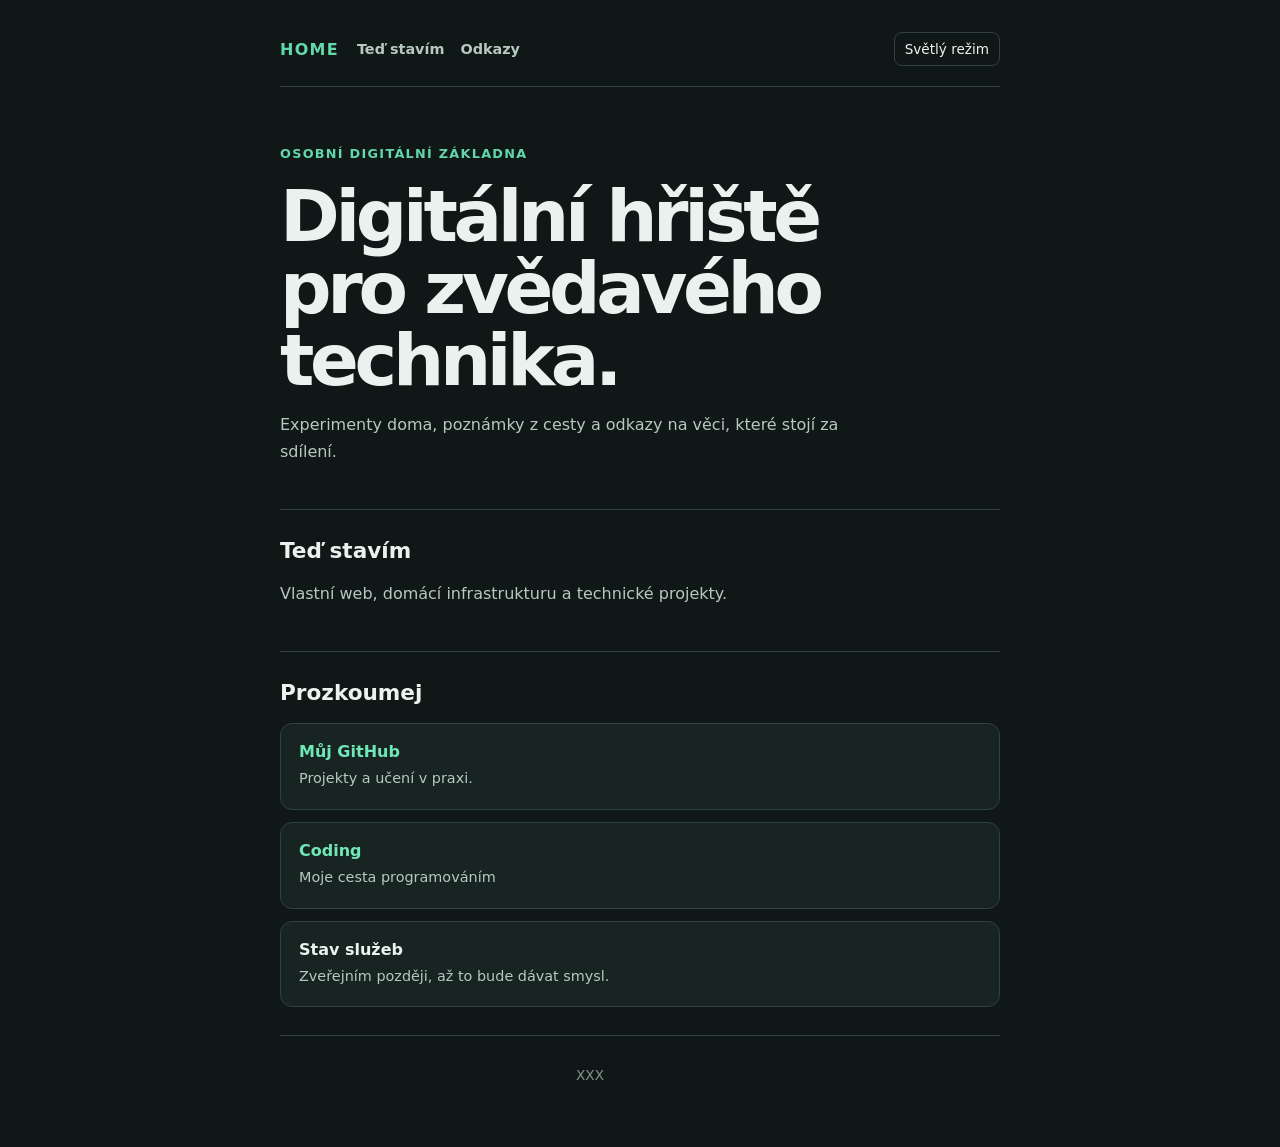
==== index.html @ 869c23b0 "Update index.html" ====
<!doctype html>
<html lang="cs">
<head>
  <meta charset="utf-8">
  <meta name="viewport" content="width=device-width, initial-scale=1">
  <title>RdKUsL</title>
  <meta name="description" content="Digitální hřiště pro technické projekty a experimenty.">
  <link rel="stylesheet" href="style.css?v=2">
</head>

<body>
<header>
  <a class="brand" href="/">HOME</a>

  <nav aria-label="Hlavní navigace">
    <a href="#ted-stavim">Teď stavím</a>
    <a href="#odkazy">Odkazy</a>
  </nav>

  <div class="header-actions">
       <button
      id="theme-toggle"
      type="button"
      aria-label="Přepnout barevný motiv"
      aria-pressed="false"
    >
      Světlý režim
    </button>
  </div>
</header>
  <main>
    <section aria-labelledby="uvod">
      <p>OSOBNÍ DIGITÁLNÍ ZÁKLADNA</p>

      <h1 id="uvod">Digitální hřiště pro zvědavého technika.</h1>

      <p>
        Experimenty doma, poznámky z cesty a odkazy na věci,
        které stojí za sdílení.
      </p>
    </section>

    <section aria-labelledby="ted-stavim">
      <h2 id="ted-stavim">Teď stavím</h2>
      <p>Vlastní web, domácí infrastrukturu a technické projekty.</p>
    </section>

    <section aria-labelledby="odkazy">
      <h2 id="odkazy">Prozkoumej</h2>

      <ul>
        <li>
          <a href="https://github.com/berany7-eng">Můj GitHub</a>
          <p>Projekty a učení v praxi.</p>
        </li>

        <li>
          <a href="coding.html">Coding</a>
          <p>Moje cesta programováním</p>
        </li>

        <li>
          <strong>Stav služeb</strong>
          <p>Zveřejním později, až to bude dávat smysl.</p>
        </li>
      </ul>
    </section>
  </main>

  <footer>
    <p>XXX</p>
  </footer>
<script src="script.js"></script>
</body>
</html>
---- style.css ----
:root {
  color-scheme: dark;
  --background: #101817;
  --surface: #182421;
  --surface-hover: #20312d;
  --text: #eaf2ef;
  --muted: #b7c7c1;
  --subtle: #81948d;
  --accent: #70e7b9;
  --accent-soft: #62d7aa;
  --border: #31423e;

  font-family: system-ui, sans-serif;
}

html.light-theme {
  color-scheme: light;
  --background: #f3f7f5;
  --surface: #ffffff;
  --surface-hover: #e8f4ee;
  --text: #17251f;
  --muted: #40564c;
  --subtle: #63776e;
  --accent: #087b51;
  --accent-soft: #0b6d49;
  --border: #bfd2c8;
}

* {
  box-sizing: border-box;
}

body {
  max-width: 760px;
  min-height: 100vh;
  margin: 0 auto;
  padding: 32px 20px;
  background: var(--background);
  color: var(--text);
}

header {
  display: flex;
  align-items: center;
  gap: 18px;
  padding-bottom: 20px;
  border-bottom: 1px solid var(--border);
}

.brand {
  color: var(--accent-soft);
  font-weight: 700;
  letter-spacing: 0.08em;
  text-decoration: none;
}

nav {
  display: flex;
  gap: 16px;
}

nav a {
  color: var(--muted);
  font-size: 0.9rem;
  text-decoration: none;
}

nav a:hover {
  color: var(--accent);
  text-decoration: underline;
}

.header-actions {
  display: flex;
  align-items: center;
  gap: 10px;
  margin-left: auto;
}

.status {
  color: var(--muted);
  font-size: 0.85rem;
  white-space: nowrap;
}

#theme-toggle {
  padding: 8px 10px;
  color: var(--text);
  background: transparent;
  border: 1px solid var(--border);
  border-radius: 8px;
  font: inherit;
  font-size: 0.85rem;
}

#theme-toggle:hover {
  background: var(--surface-hover);
  border-color: var(--accent);
}

main {
  margin-top: 56px;
}

section {
  padding: 28px 0;
  border-bottom: 1px solid var(--border);
}

section:first-child {
  padding-top: 0;
}

section > p:first-child {
  color: var(--accent-soft);
  font-size: 0.8rem;
  font-weight: 700;
  letter-spacing: 0.1em;
}

h1,
h2 {
  color: var(--text);
}

h1 {
  max-width: 650px;
  margin: 16px 0;
  font-size: clamp(2.4rem, 7vw, 4.5rem);
  line-height: 1;
  letter-spacing: -0.06em;
}

h2 {
  margin-top: 0;
  font-size: 1.35rem;
}

p {
  max-width: 620px;
  color: var(--muted);
  line-height: 1.65;
}

ul {
  display: grid;
  gap: 12px;
  margin: 0;
  padding: 0;
  list-style: none;
}

li {
  padding: 18px;
  background: var(--surface);
  border: 1px solid var(--border);
  border-radius: 12px;
}

li p {
  margin: 6px 0 0;
  font-size: 0.9rem;
}

a {
  color: var(--accent);
  font-weight: 700;
  text-decoration: none;
}

a:hover {
  text-decoration: underline;
}

footer {
  padding: 28px 0;
  text-align: center;
}

footer p {
  margin: 0;
  color: var(--subtle);
  font-size: 0.85rem;
}

@media (max-width: 620px) {
  body {
    padding: 24px 16px;
  }

  header {
    align-items: flex-start;
    flex-direction: column;
    gap: 12px;
  }

  nav {
    flex-wrap: wrap;
  }

  .header-actions {
    margin-left: 0;
  }
}
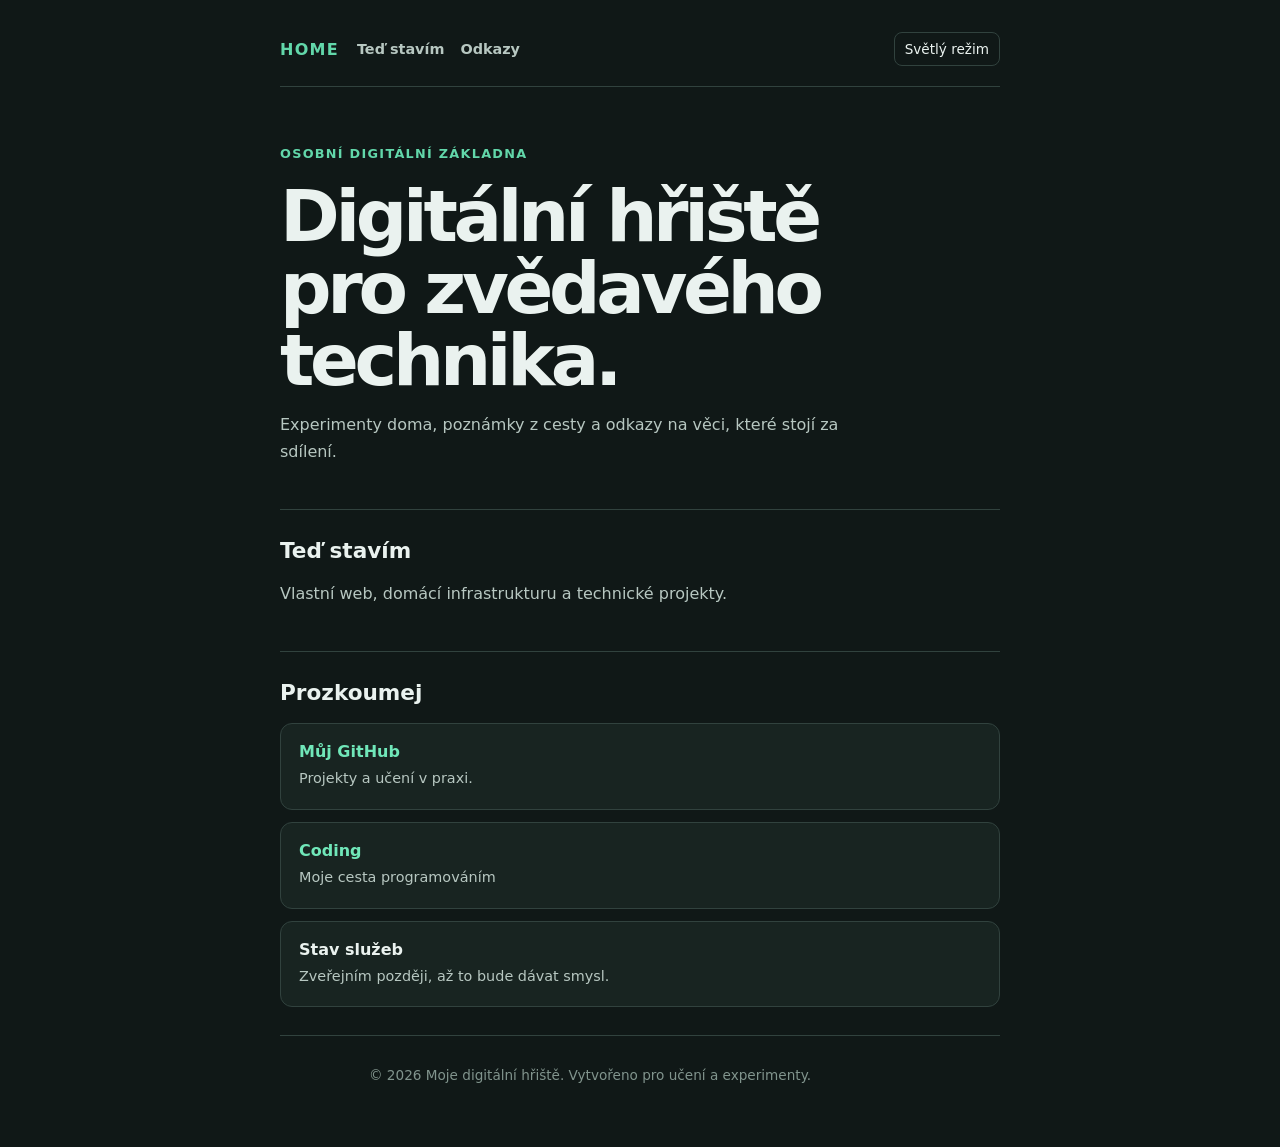
==== commit 0109f30e: "Update index.html" ====
--- a/index.html
+++ b/index.html
@@ -3,7 +3,7 @@
 <head>
   <meta charset="utf-8">
   <meta name="viewport" content="width=device-width, initial-scale=1">
-  <title>RdKUsL</title>
+  <title>Digitální hřiště | Technické projekty a experimenty</title>
   <meta name="description" content="Digitální hřiště pro technické projekty a experimenty.">
   <link rel="stylesheet" href="style.css?v=2">
 </head>
@@ -68,7 +68,7 @@
   </main>
 
   <footer>
-    <p>XXX</p>
+    <p>© 2026 Moje digitální hřiště. Vytvořeno pro učení a experimenty.</p>
   </footer>
 <script src="script.js"></script>
 </body>
--- a/style.css
+++ b/style.css
@@ -170,6 +170,11 @@
 
 a:hover {
   text-decoration: underline;
+  a:focus-visible,
+button:focus-visible {
+  outline: 3px solid var(--accent);
+  outline-offset: 3px;
+}
 }
 
 footer {
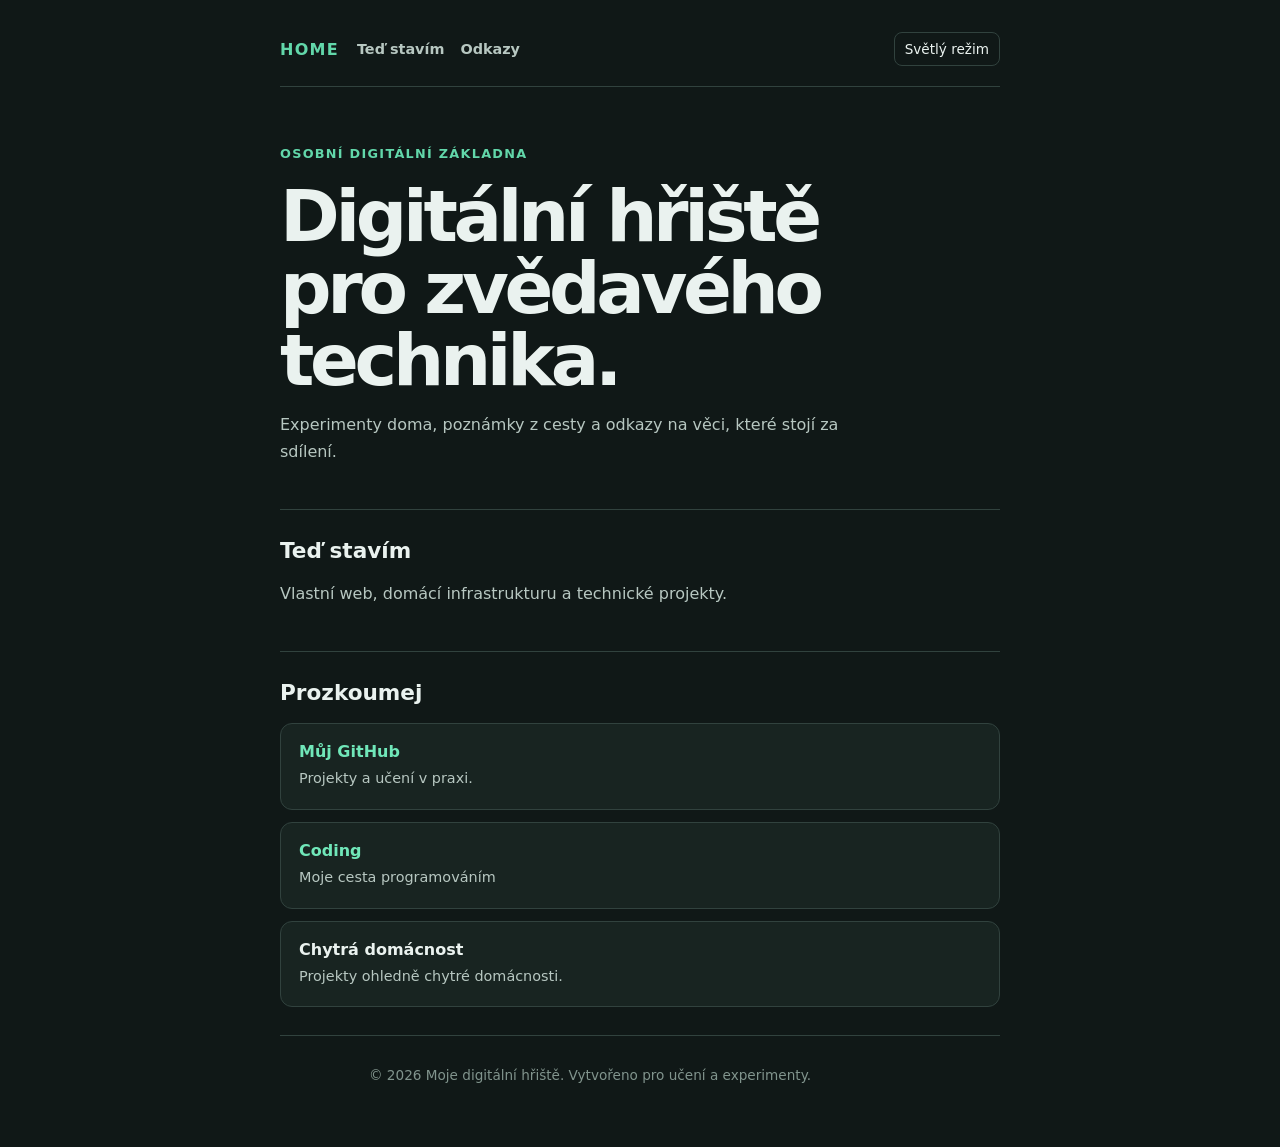
==== commit d30421c5: "Update service status section to smart home projects" ====
--- a/index.html
+++ b/index.html
@@ -60,8 +60,8 @@
         </li>
 
         <li>
-          <strong>Stav služeb</strong>
-          <p>Zveřejním později, až to bude dávat smysl.</p>
+          <strong>Chytrá domácnost</strong>
+          <p>Projekty ohledně chytré domácnosti.</p>
         </li>
       </ul>
     </section>
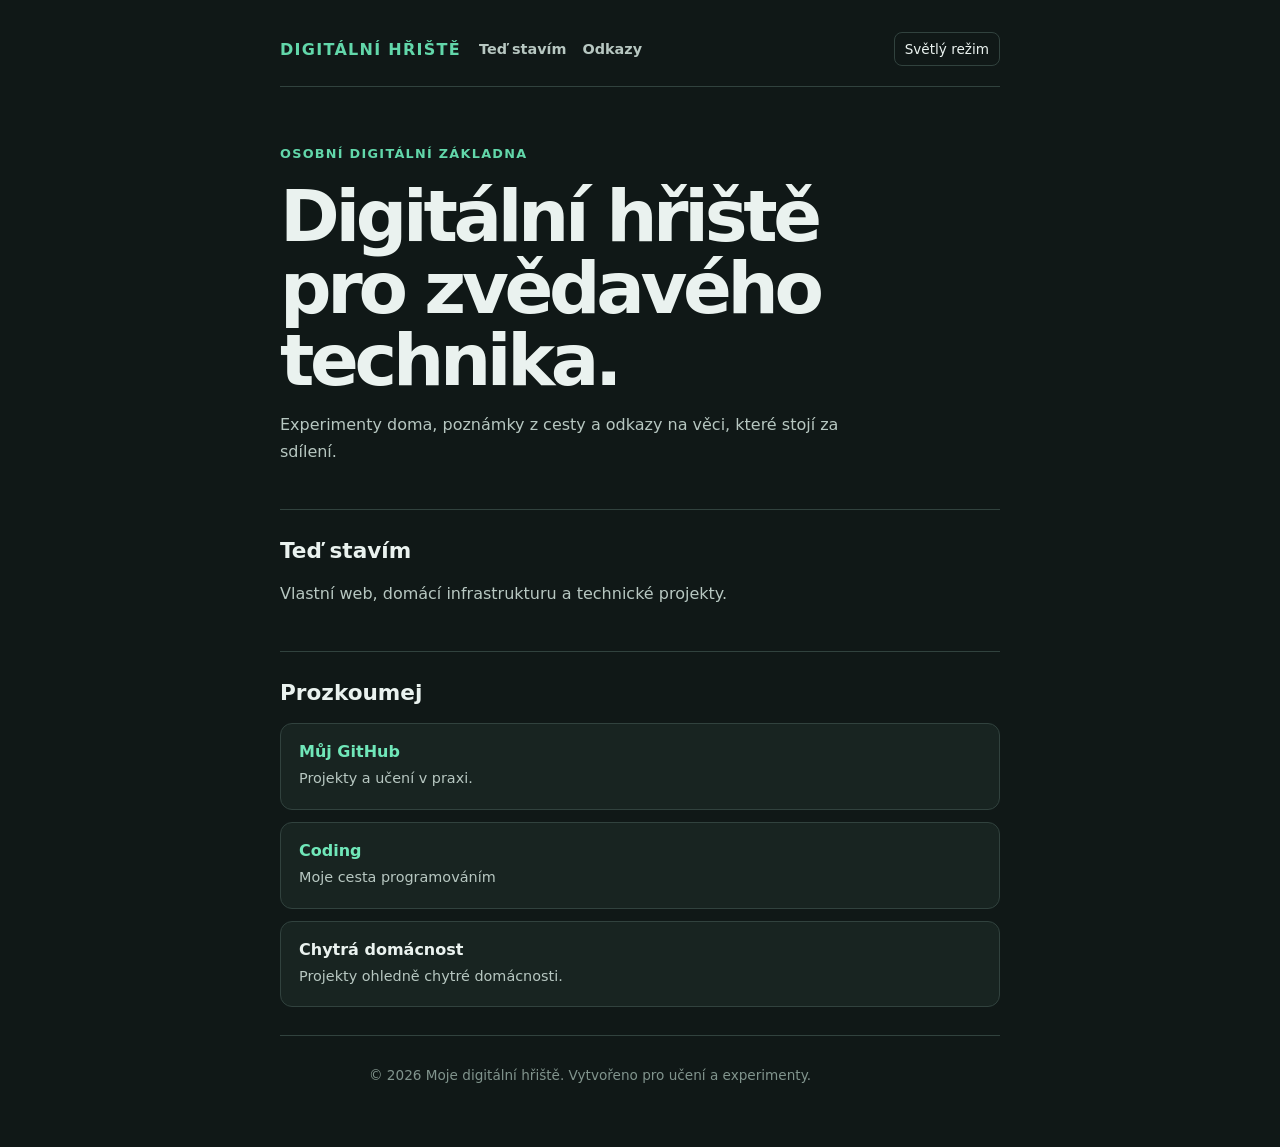
==== commit 15343e61: "sjednoť značku a jazyk navigace" ====
--- a/index.html
+++ b/index.html
@@ -10,7 +10,7 @@
 
 <body>
 <header>
-  <a class="brand" href="/">HOME</a>
+  <a class="brand" href="index.html">DIGITÁLNÍ HŘIŠTĚ</a>
 
   <nav aria-label="Hlavní navigace">
     <a href="#ted-stavim">Teď stavím</a>
--- a/style.css
+++ b/style.css
@@ -170,11 +170,12 @@
 
 a:hover {
   text-decoration: underline;
-  a:focus-visible,
+}
+
+a:focus-visible,
 button:focus-visible {
   outline: 3px solid var(--accent);
   outline-offset: 3px;
-}
 }
 
 footer {
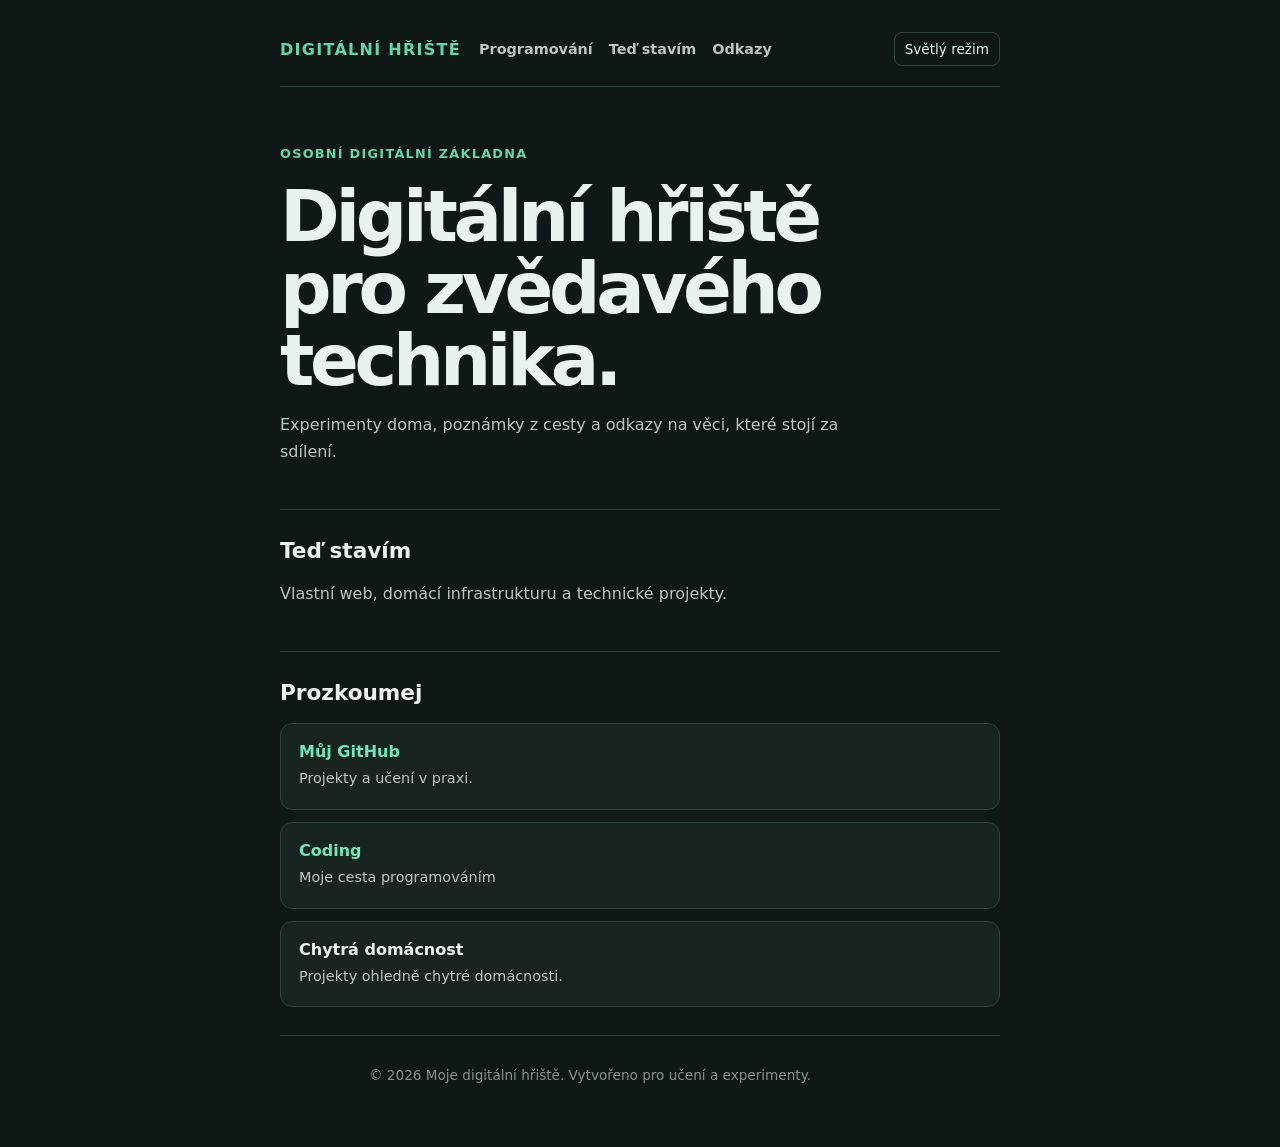
==== commit e25fd364: "přidej navigaci na stránku Programování" ====
--- a/index.html
+++ b/index.html
@@ -13,6 +13,7 @@
   <a class="brand" href="index.html">DIGITÁLNÍ HŘIŠTĚ</a>
 
   <nav aria-label="Hlavní navigace">
+    <a href="coding.html">Programování</a>
     <a href="#ted-stavim">Teď stavím</a>
     <a href="#odkazy">Odkazy</a>
   </nav>
@@ -48,7 +49,7 @@
     <section aria-labelledby="odkazy">
       <h2 id="odkazy">Prozkoumej</h2>
 
-      <ul>
+      <ul class="card-list">
         <li>
           <a href="https://github.com/berany7-eng">Můj GitHub</a>
           <p>Projekty a učení v praxi.</p>
--- a/style.css
+++ b/style.css
@@ -142,7 +142,7 @@
   line-height: 1.65;
 }
 
-ul {
+.card-list {
   display: grid;
   gap: 12px;
   margin: 0;
@@ -150,14 +150,14 @@
   list-style: none;
 }
 
-li {
+.card-list li {
   padding: 18px;
   background: var(--surface);
   border: 1px solid var(--border);
   border-radius: 12px;
 }
 
-li p {
+.card-list li p {
   margin: 6px 0 0;
   font-size: 0.9rem;
 }
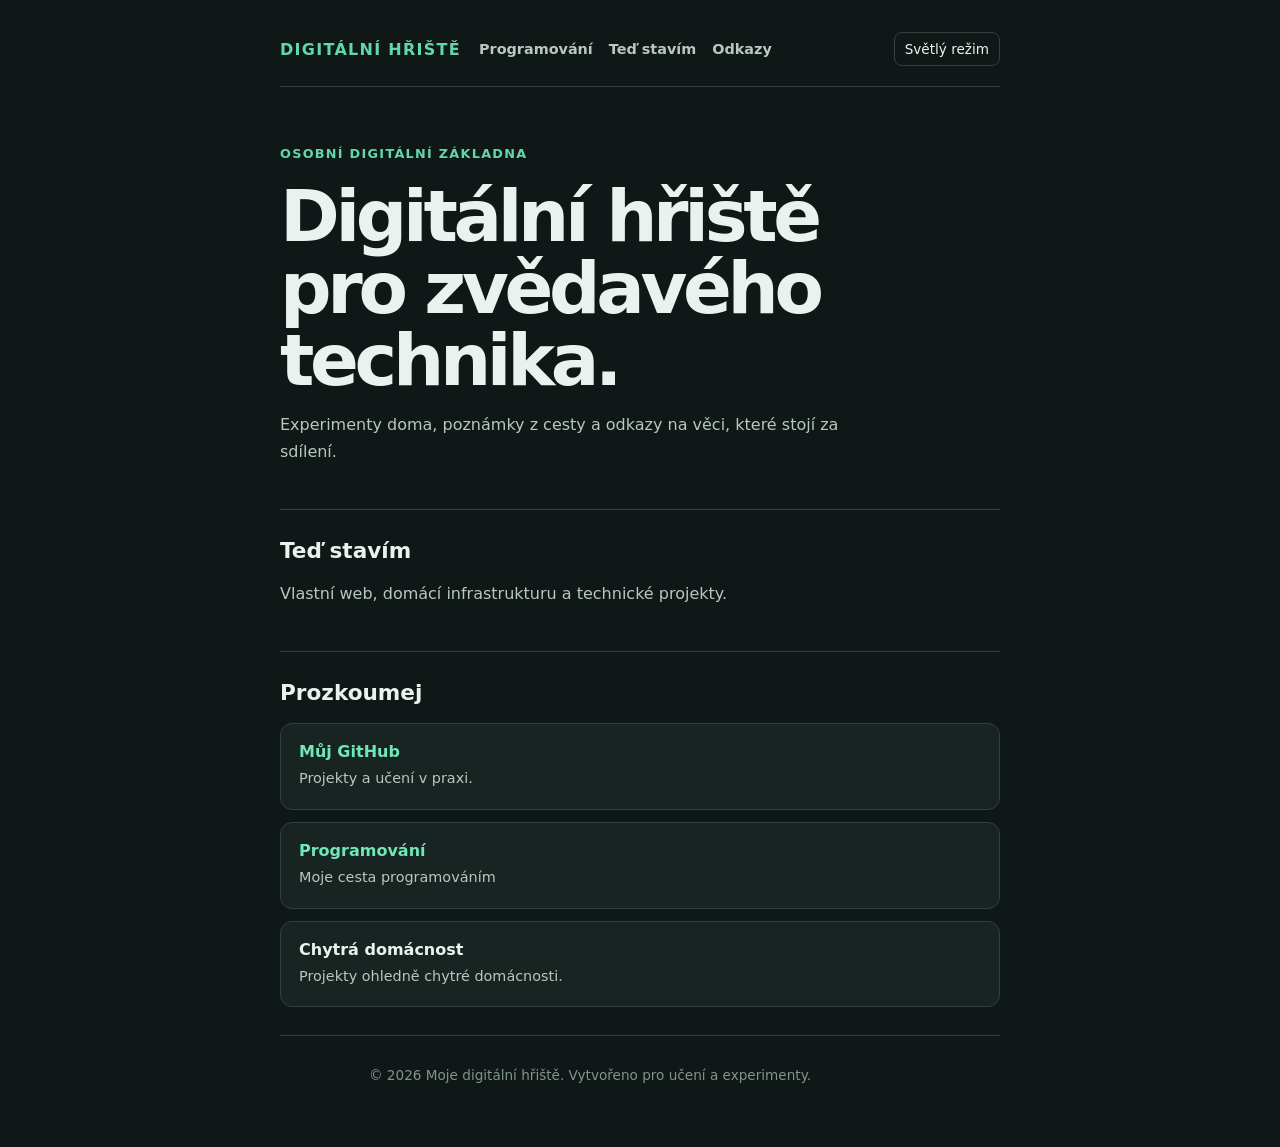
==== commit 71d41f22: "uprava textu" ====
--- a/index.html
+++ b/index.html
@@ -56,7 +56,7 @@
         </li>
 
         <li>
-          <a href="coding.html">Coding</a>
+          <a href="coding.html">Programování</a>
           <p>Moje cesta programováním</p>
         </li>
 
